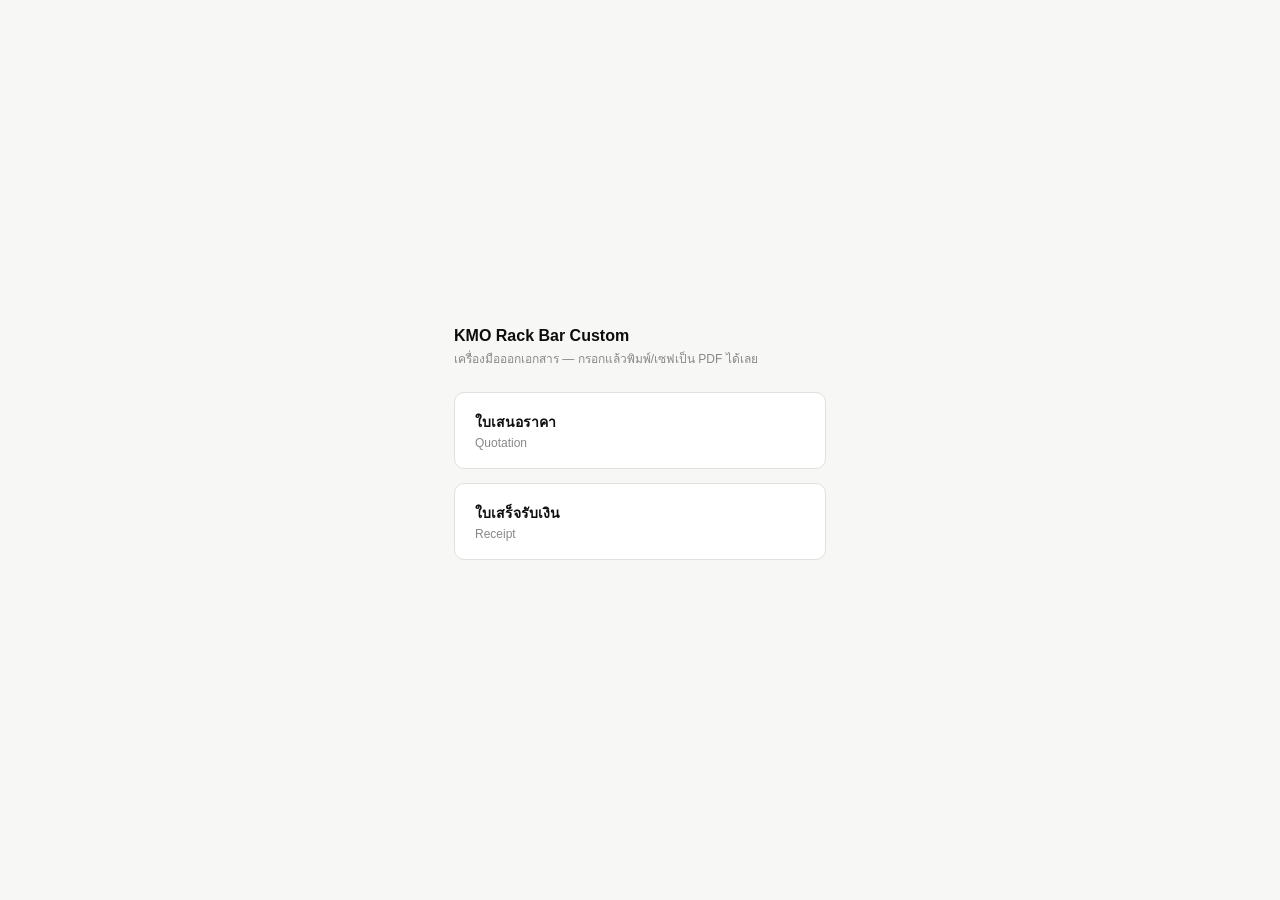
==== index.html @ f9d7575d "feat: add quotation and receipt document generators" ====
<!DOCTYPE html>
<html lang="th">
<head>
<meta charset="UTF-8">
<meta name="viewport" content="width=device-width, initial-scale=1.0">
<title>KMO Tools — เอกสาร</title>
<style>
  *{margin:0;padding:0;box-sizing:border-box}
  body{background:#f7f7f5;font-family:'IBM Plex Sans Thai','Sarabun',sans-serif;color:#0d0d0d;min-height:100vh;display:flex;align-items:center;justify-content:center}
  .wrap{width:100%;max-width:420px;padding:24px}
  h1{font-size:16px;font-weight:600;margin-bottom:4px}
  p.sub{font-size:12px;color:#888;margin-bottom:24px}
  a.card{display:block;background:#fff;border:1px solid #e0e0dc;border-radius:10px;padding:18px 20px;margin-bottom:14px;text-decoration:none;color:#0d0d0d;transition:border-color .15s}
  a.card:hover{border-color:#f5d000}
  a.card .t{font-size:14px;font-weight:600}
  a.card .d{font-size:12px;color:#888;margin-top:3px}
</style>
</head>
<body>
<div class="wrap">
  <h1>KMO Rack Bar Custom</h1>
  <p class="sub">เครื่องมือออกเอกสาร — กรอกแล้วพิมพ์/เซฟเป็น PDF ได้เลย</p>
  <a class="card" href="quotation.html">
    <div class="t">ใบเสนอราคา</div>
    <div class="d">Quotation</div>
  </a>
  <a class="card" href="receipt.html">
    <div class="t">ใบเสร็จรับเงิน</div>
    <div class="d">Receipt</div>
  </a>
</div>
</body>
</html>
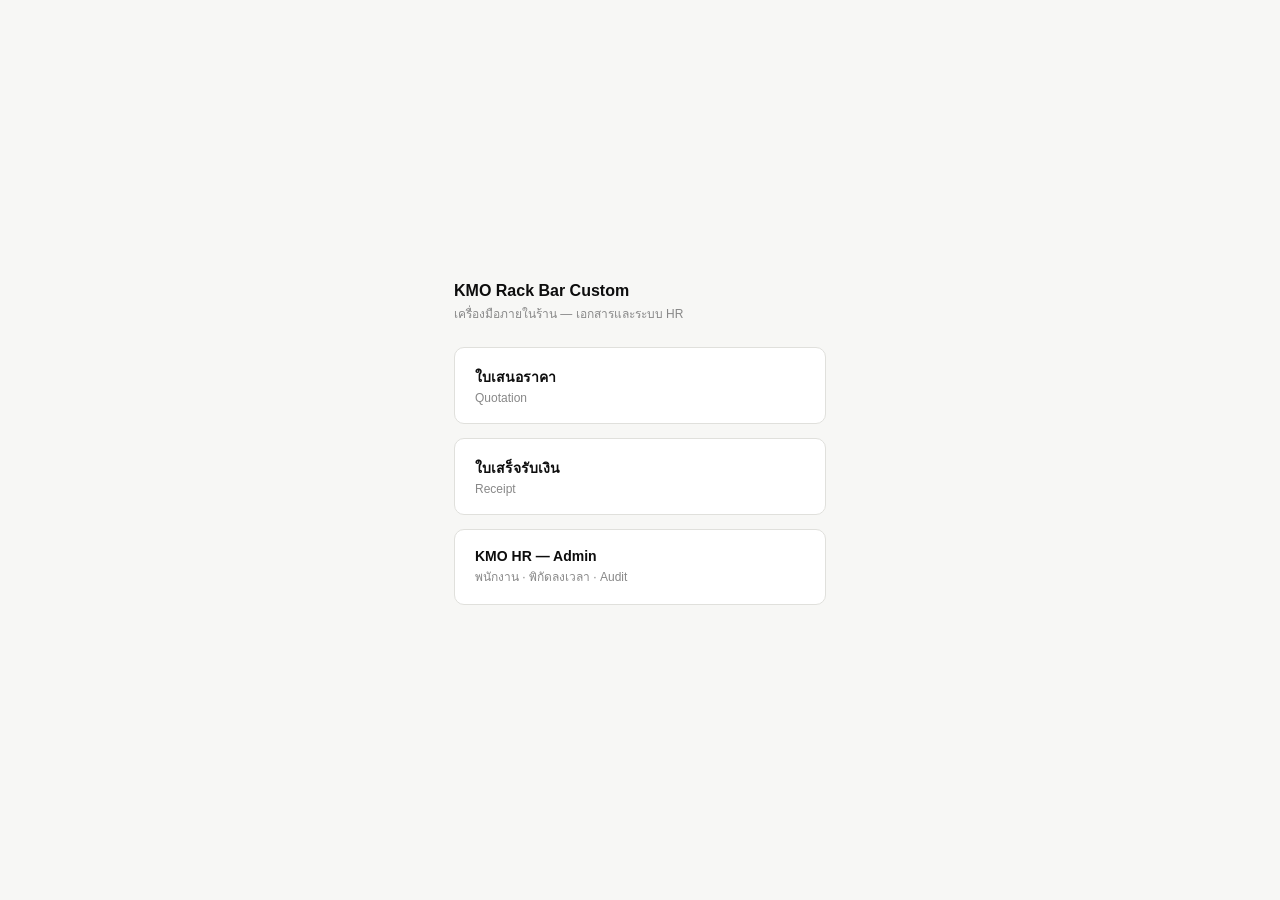
==== commit 3e082eb8: "feat: add KMO HR admin console" ====
--- a/index.html
+++ b/index.html
@@ -19,7 +19,7 @@
 <body>
 <div class="wrap">
   <h1>KMO Rack Bar Custom</h1>
-  <p class="sub">เครื่องมือออกเอกสาร — กรอกแล้วพิมพ์/เซฟเป็น PDF ได้เลย</p>
+  <p class="sub">เครื่องมือภายในร้าน — เอกสารและระบบ HR</p>
   <a class="card" href="quotation.html">
     <div class="t">ใบเสนอราคา</div>
     <div class="d">Quotation</div>
@@ -28,6 +28,10 @@
     <div class="t">ใบเสร็จรับเงิน</div>
     <div class="d">Receipt</div>
   </a>
+  <a class="card" href="hr/admin.html">
+    <div class="t">KMO HR — Admin</div>
+    <div class="d">พนักงาน · พิกัดลงเวลา · Audit</div>
+  </a>
 </div>
 </body>
 </html>
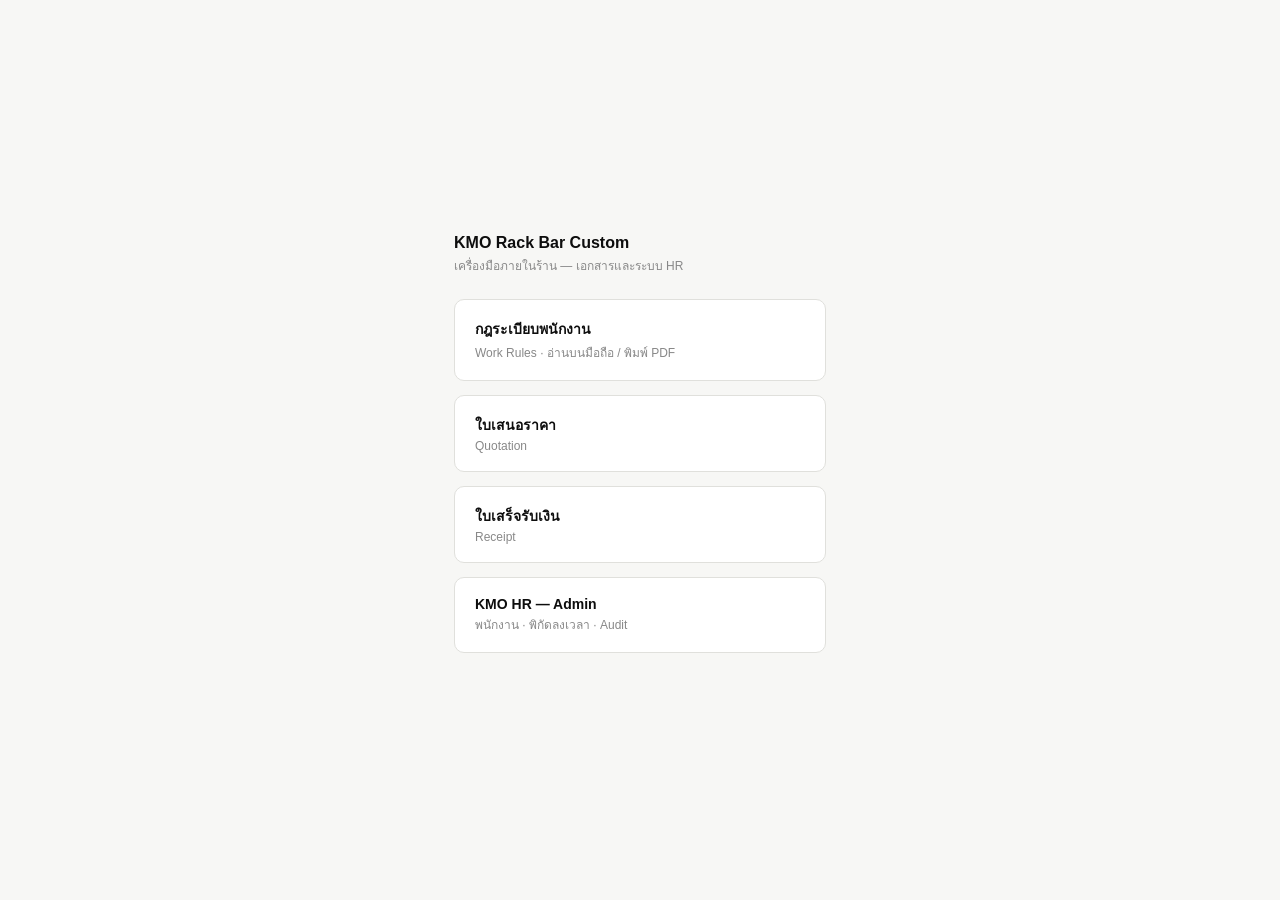
==== commit 6ebff2e7: "feat: add employee work rules page" ====
--- a/index.html
+++ b/index.html
@@ -20,6 +20,10 @@
 <div class="wrap">
   <h1>KMO Rack Bar Custom</h1>
   <p class="sub">เครื่องมือภายในร้าน — เอกสารและระบบ HR</p>
+  <a class="card" href="hr/rules.html">
+    <div class="t">กฎระเบียบพนักงาน</div>
+    <div class="d">Work Rules · อ่านบนมือถือ / พิมพ์ PDF</div>
+  </a>
   <a class="card" href="quotation.html">
     <div class="t">ใบเสนอราคา</div>
     <div class="d">Quotation</div>
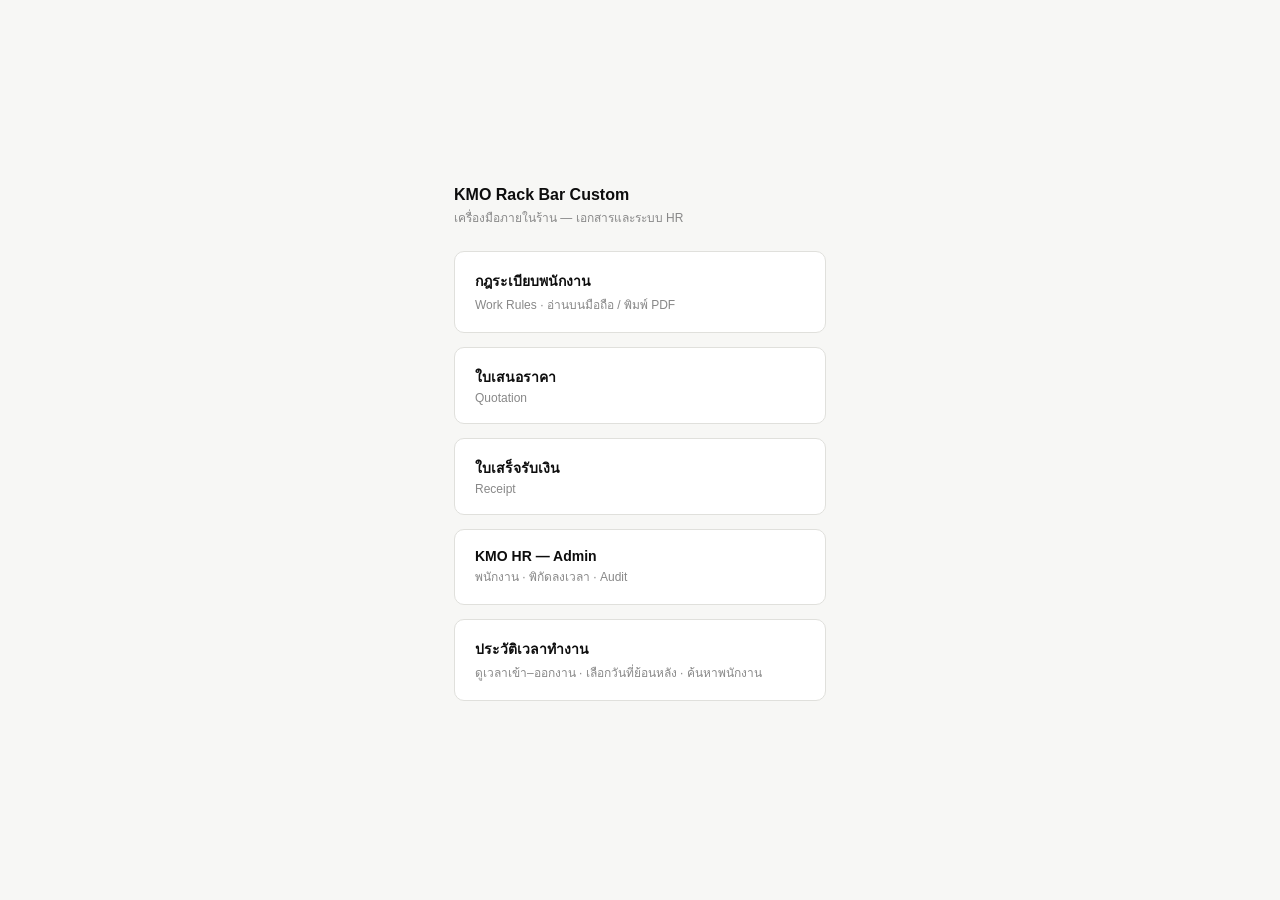
==== commit 55003b89: "feat(hr): link attendance history from home" ====
--- a/index.html
+++ b/index.html
@@ -36,6 +36,10 @@
     <div class="t">KMO HR — Admin</div>
     <div class="d">พนักงาน · พิกัดลงเวลา · Audit</div>
   </a>
+  <a class="card" href="/hr/attendance.html">
+    <div class="t">ประวัติเวลาทำงาน</div>
+    <div class="d">ดูเวลาเข้า–ออกงาน · เลือกวันที่ย้อนหลัง · ค้นหาพนักงาน</div>
+  </a>
 </div>
 </body>
 </html>
